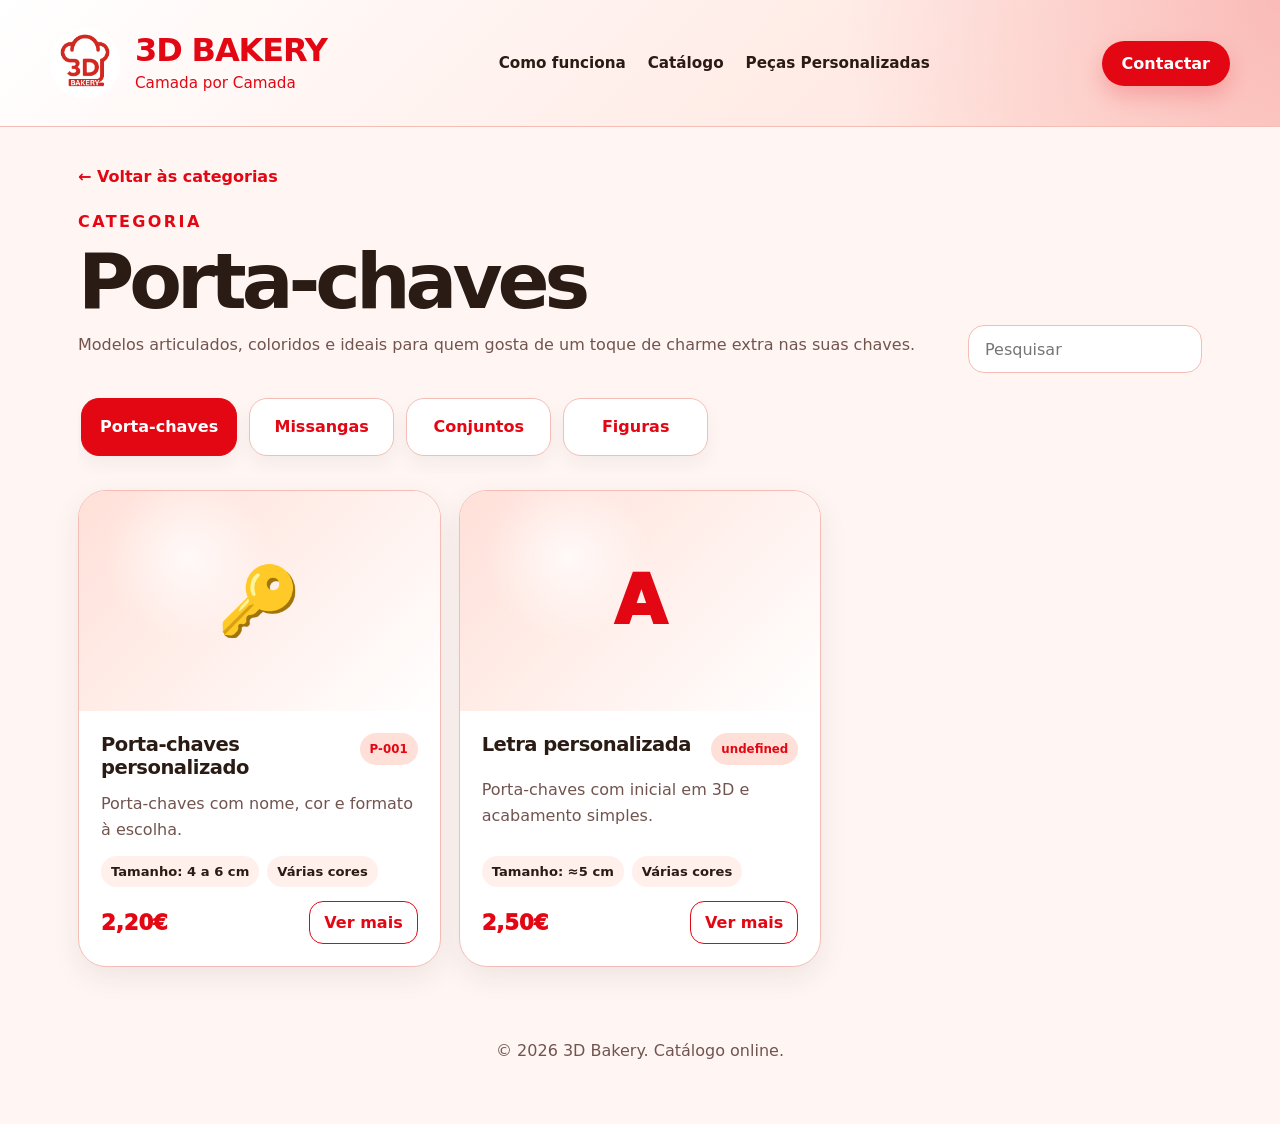
==== categoria.html @ d5591119 "First commit" ====
<!DOCTYPE html>
<html lang="pt">
<head>
  <link rel="icon" type="image/png" href="assets/logo-3d-bakery.png" />
  <meta charset="UTF-8" />
  <meta name="viewport" content="width=device-width, initial-scale=1.0" />

  <title>Categoria | 3D Bakery</title>
  <meta name="description" content="Produtos por categoria da 3D Bakery." />

  <link rel="stylesheet" href="style.css" />
</head>

<body>
  <header class="page-header">
    <nav class="navbar">
      <a class="brand" href="index.html">
        <img class="brand-logo" src="assets/logo-3d-bakery.png" alt="Logotipo 3D Bakery" />
        <div class="brand-text">
          <strong>3D Bakery</strong>
          <span>Camada por Camada</span>
        </div>
      </a>

      <div class="nav-links">
        <a href="index.html#como-funciona">Como funciona</a>
        <a href="index.html#catalogo">Catálogo</a>
        <a href="index.html#personalizado">Peças Personalizadas</a>
      </div>

      <a class="nav-button" href="index.html#contacto">Contactar</a>
    </nav>
  </header>

  <main>
    <section class="section products-section">
      <a class="back-link" href="index.html#catalogo">← Voltar às categorias</a>

      <div class="section-heading category-page-heading">
        <div>
          <p class="eyebrow">Categoria</p>
          <h1 id="categoryTitle" class="page-title">Produtos</h1>
          <p id="categoryDescription" class="page-description"></p>
        </div>

        <div class="filters">
          <input id="searchInput" type="search" placeholder="Pesquisar" />
        </div>
      </div>

      <div id="categorySelector" class="category-row" aria-label="Selecionar categoria"></div>

      <div id="productGrid" class="product-grid"></div>
    </section>
  </main>

  <footer>
    <p>© <span id="year"></span> 3D Bakery. Catálogo online.</p>
  </footer>

  <script src="data.js"></script>
  <script src="category.js"></script>
</body>
</html>
---- style.css ----
:root {
  --bg: #fff6f4;
  --surface: #ffffff;
  --text: #2a1c14;
  --muted: #72544f;
  --brand: #e30713;
  --brand-dark: #b9050f;
  --soft: #ffe0d8;
  --soft-light: #fff0ec;
  --border: #f4bdb5;
  --shadow: 0 18px 45px rgba(227, 7, 19, 0.12);
  --shadow-soft: 0 10px 28px rgba(42, 28, 20, 0.08);
}

* {
  box-sizing: border-box;
}

html {
  scroll-behavior: smooth;
}

body {
  margin: 0;
  font-family: Inter, system-ui, -apple-system, BlinkMacSystemFont, "Segoe UI", sans-serif;
  background: var(--bg);
  color: var(--text);
}

a,
button,
input {
  font: inherit;
}

a {
  color: inherit;
  text-decoration: none;
}

button {
  border: 0;
  cursor: pointer;
}

.site-header,
.page-header {
  padding: 28px;
  background:
    radial-gradient(circle at top right, rgba(227, 7, 19, 0.18), transparent 34%),
    linear-gradient(135deg, #ffffff 0%, #ffe0d8 100%);
}

.site-header {
  min-height: 82vh;
}

.page-header {
  border-bottom: 1px solid var(--border);
}

.navbar {
  max-width: 1180px;
  margin: 0 auto;
  display: flex;
  justify-content: space-between;
  gap: 22px;
  align-items: center;
}

.brand {
  display: flex;
  align-items: center;
  gap: 15px;
  min-width: 0;
}

.brand-logo {
  width: 70px;
  height: 70px;
  object-fit: contain;
  flex: 0 0 auto;
}

.brand-text {
  min-width: 0;
}

.brand-text strong {
  display: block;
  color: var(--brand);
  font-size: clamp(1.35rem, 3vw, 2rem);
  line-height: 1;
  letter-spacing: -0.035em;
  text-transform: uppercase;
}

.brand-text span {
  display: block;
  color: var(--brand);
  font-size: 0.95rem;
  margin-top: 8px;
}

.nav-links {
  display: flex;
  align-items: center;
  justify-content: center;
  gap: 22px;
  flex: 1;
}

.nav-links a {
  color: var(--text);
  font-size: 0.95rem;
  font-weight: 800;
  transition: 0.2s ease;
  white-space: nowrap;
}

.nav-links a:hover {
  color: var(--brand);
}

.nav-button,
.primary-button,
.secondary-button {
  display: inline-flex;
  align-items: center;
  justify-content: center;
  border-radius: 999px;
  padding: 13px 20px;
  font-weight: 850;
  transition: 0.2s ease;
  white-space: nowrap;
}

.nav-button,
.primary-button {
  background: var(--brand);
  color: white;
  box-shadow: 0 10px 22px rgba(227, 7, 19, 0.20);
}

.nav-button:hover,
.primary-button:hover {
  transform: translateY(-2px);
  background: var(--brand-dark);
}

.secondary-button {
  border: 1px solid var(--border);
  background: rgba(255, 255, 255, 0.72);
  color: var(--brand);
}

.secondary-button:hover {
  transform: translateY(-2px);
  background: white;
}

.hero-content {
  max-width: 1180px;
  margin: 90px auto 0;
  display: grid;
  grid-template-columns: 1.18fr 0.82fr;
  gap: 42px;
  align-items: center;
}

.eyebrow {
  text-transform: uppercase;
  letter-spacing: 0.15em;
  color: var(--brand);
  font-weight: 900;
  font-size: 1rem;
}

h1,
h2,
h3,
p {
  margin-top: 0;
}

h1 {
  font-size: clamp(3rem, 8vw, 6.6rem);
  line-height: 0.9;
  letter-spacing: -0.07em;
  margin-bottom: 26px;
}

.hero-text {
  max-width: 680px;
  color: var(--muted);
  font-size: 1.2rem;
  line-height: 1.7;
}

.hero-actions {
  display: flex;
  flex-wrap: wrap;
  gap: 14px;
  margin-top: 30px;
}

.hero-card {
  background: rgba(255, 255, 255, 0.78);
  backdrop-filter: blur(16px);
  border: 1px solid rgba(244, 189, 181, 0.8);
  border-radius: 34px;
  padding: 34px;
  box-shadow: var(--shadow);
  min-height: 360px;
  display: flex;
  flex-direction: column;
  justify-content: flex-end;
  position: relative;
  overflow: hidden;
}

.hero-card::before {
  content: "";
  position: absolute;
  width: 185px;
  height: 185px;
  top: -44px;
  right: -44px;
  border-radius: 50%;
  background: var(--soft);
}

.hero-card span,
.hero-card h2,
.hero-card p,
.hero-card strong {
  position: relative;
}

.hero-card span {
  width: fit-content;
  background: var(--brand);
  color: white;
  padding: 8px 13px;
  border-radius: 999px;
  font-size: 0.82rem;
  font-weight: 850;
}

.hero-card h2 {
  margin: 22px 0 10px;
  font-size: 2.2rem;
  letter-spacing: -0.04em;
}

.hero-card p {
  color: var(--muted);
  line-height: 1.6;
}

.section {
  max-width: 1180px;
  margin: 0 auto;
  padding: 40px 28px;
}

.section-heading {
  display: flex;
  gap: 22px;
  align-items: end;
  justify-content: space-between;
  margin-bottom: 22px;
}

.section-note,
.page-description {
  color: var(--muted);
  line-height: 1.6;
}

.intro h2,
.categories-section h2,
.products-section h2,
.custom-order h2,
.contact h2 {
  font-size: clamp(2rem, 5vw, 3.55rem);
  letter-spacing: -0.055em;
  margin-bottom: 24px;
}

.page-title {
  font-size: clamp(2.4rem, 6vw, 5rem);
  line-height: 0.92;
  letter-spacing: -0.065em;
  margin-bottom: 14px;
}

.steps {
  display: grid;
  grid-template-columns: repeat(3, 1fr);
  gap: 18px;
}

.steps article,
.product-card,
.contact,
.custom-order {
  background: var(--surface);
  border: 1px solid var(--border);
  border-radius: 28px;
  box-shadow: var(--shadow-soft);
}

.steps article {
  padding: 26px;
}

.steps span {
  color: var(--brand);
  font-weight: 900;
}

.steps p,
.product-card p,
.contact p,
.custom-order p {
  color: var(--muted);
  line-height: 1.6;
}

.carousel-shell {
  position: relative;
}

.category-carousel {
  display: grid;
  grid-auto-flow: column;
  grid-auto-columns: calc((100% - 36px) / 3);
  gap: 18px;
  overflow-x: auto;
  overscroll-behavior-inline: contain;
  scroll-snap-type: inline mandatory;
  scroll-behavior: smooth;
  padding: 4px 4px 22px;
  scrollbar-width: thin;
}

.category-card {
  scroll-snap-align: start;
  background: var(--surface);
  border: 1px solid var(--border);
  border-radius: 30px;
  overflow: hidden;
  box-shadow: var(--shadow-soft);
  display: grid;
  grid-template-rows: 210px 1fr;
  min-height: 470px;
  transition: 0.2s ease;
}

.category-card:hover {
  transform: translateY(-5px);
  box-shadow: var(--shadow);
}

.category-visual,
.product-image,
.gallery-main {
  display: grid;
  place-items: center;
  background:
    radial-gradient(circle at 30% 30%, rgba(255, 255, 255, 0.75), transparent 28%),
    linear-gradient(135deg, var(--soft), #ffffff);
}

.category-placeholder,
.product-placeholder {
  font-size: 4.2rem;
  color: var(--brand);
  font-weight: 950;
}

.category-image,
.product-image-image,
.product-image img,
.gallery-main img {
  width: 100%;
  height: 100%;
  object-fit: cover;
}

.category-info {
  padding: 24px;
  display: grid;
  grid-template-rows: auto 1fr auto;
  gap: 12px;
}

.category-info h3 {
  margin: 0;
  font-size: 1.35rem;
  letter-spacing: -0.03em;
}

.category-info p {
  color: var(--muted);
  line-height: 1.6;
  margin: 0;
}

.carousel-control {
  position: absolute;
  top: 50%;
  z-index: 3;
  width: 46px;
  height: 46px;
  border-radius: 999px;
  transform: translateY(-60%);
  background: white;
  color: var(--brand);
  border: 1px solid var(--border);
  box-shadow: var(--shadow-soft);
  font-size: 2rem;
  line-height: 1;
  display: grid;
  place-items: center;
  transition: 0.2s ease;
}

.carousel-control:hover {
  background: var(--brand);
  color: white;
}

.carousel-prev {
  left: -16px;
}

.carousel-next {
  right: -16px;
}

.custom-order {
  display: flex;
  justify-content: space-between;
  align-items: center;
  gap: 28px;
  padding: 42px;
  margin-bottom: 70px;
}

.filters {
  display: flex;
  gap: 12px;
  flex-wrap: wrap;
}

input {
  min-height: 48px;
  min-width: min(340px, 100%);
  border-radius: 16px;
  border: 1px solid var(--border);
  padding: 0 16px;
  background: white;
  color: var(--text);
  outline: none;
}

input:focus {
  border-color: var(--brand);
  box-shadow: 0 0 0 4px rgba(227, 7, 19, 0.16);
}

.category-row {
  display: flex;
  gap: 12px;
  overflow-x: auto;
  overscroll-behavior-inline: contain;
  scroll-snap-type: inline mandatory;
  padding: 3px 3px 18px;
  margin-bottom: 16px;
  scrollbar-width: thin;
}

.category-button {
  min-width: 145px;
  min-height: 58px;
  scroll-snap-align: start;
  flex: 0 0 auto;
  display: inline-flex;
  align-items: center;
  justify-content: center;
  text-align: center;
  line-height: 1.15;
  padding: 11px 18px;
  border-radius: 18px;
  background: white;
  color: var(--brand);
  border: 1px solid var(--border);
  font-weight: 850;
  box-shadow: 0 8px 18px rgba(42, 28, 20, 0.05);
  transition: 0.2s ease;
}

.category-button:hover {
  transform: translateY(-2px);
  border-color: var(--brand);
}

.category-button.active {
  background: var(--brand);
  color: white;
  border-color: var(--brand);
}

.product-grid {
  display: grid;
  grid-template-columns: repeat(3, 1fr);
  gap: 18px;
  align-items: stretch;
}

.product-card {
  overflow: hidden;
  transition: 0.2s ease;
  display: flex;
  flex-direction: column;
  min-height: 100%;
}

.product-card:hover {
  transform: translateY(-5px);
  box-shadow: var(--shadow);
}

.product-image {
  height: 220px;
  overflow: hidden;
}

.product-info {
  padding: 22px;
  display: grid;
  grid-template-rows: auto 1fr auto auto;
  gap: 12px;
  flex: 1;
}

.product-top {
  display: flex;
  align-items: flex-start;
  justify-content: space-between;
  gap: 14px;
}

.product-top h3 {
  margin-bottom: 0;
  font-size: 1.22rem;
  letter-spacing: -0.025em;
}

.badge {
  display: inline-flex;
  align-items: center;
  justify-content: center;
  min-height: 32px;
  background: var(--soft);
  color: var(--brand);
  border-radius: 999px;
  padding: 7px 10px;
  font-size: 0.74rem;
  font-weight: 900;
  white-space: nowrap;
}

.product-description {
  margin: 0;
}

.product-meta {
  display: flex;
  flex-wrap: wrap;
  gap: 8px;
  margin-top: 2px;
}

.product-meta span {
  display: inline-flex;
  align-items: center;
  min-height: 31px;
  padding: 7px 10px;
  border-radius: 999px;
  background: var(--soft-light);
  color: var(--text);
  font-size: 0.82rem;
  font-weight: 750;
}

.product-bottom {
  display: flex;
  align-items: center;
  justify-content: space-between;
  gap: 12px;
  margin-top: 2px;
}

.price {
  display: block;
  color: var(--brand);
  font-size: 1.32rem;
  font-weight: 950;
  white-space: nowrap;
}

.small-button {
  min-width: 104px;
  text-align: center;
  background: white;
  color: var(--brand);
  border: 1px solid var(--brand);
  border-radius: 14px;
  padding: 11px 14px;
  font-weight: 850;
  transition: 0.2s ease;
}

.small-button:hover {
  background: var(--brand);
  color: white;
}

.back-link {
  display: inline-flex;
  margin-bottom: 26px;
  color: var(--brand);
  font-weight: 850;
}

.product-detail {
  display: grid;
  grid-template-columns: 1fr 0.82fr;
  gap: 34px;
  align-items: start;
}

.product-gallery {
  display: grid;
  gap: 14px;
}

.gallery-main {
  height: min(560px, 62vw);
  min-height: 330px;
  border: 1px solid var(--border);
  border-radius: 32px;
  overflow: hidden;
  box-shadow: var(--shadow-soft);
}

.placeholder-gallery {
  background:
    radial-gradient(circle at 30% 30%, rgba(255, 255, 255, 0.75), transparent 28%),
    linear-gradient(135deg, var(--soft), #ffffff);
}

.product-placeholder.large {
  font-size: 7rem;
}

.gallery-thumbs {
  display: flex;
  gap: 12px;
  overflow-x: auto;
  padding-bottom: 8px;
}

.thumb-button {
  width: 88px;
  height: 88px;
  flex: 0 0 auto;
  border-radius: 18px;
  border: 2px solid transparent;
  overflow: hidden;
  background: white;
  padding: 0;
}

.thumb-button.active {
  border-color: var(--brand);
}

.thumb-button img {
  width: 100%;
  height: 100%;
  object-fit: cover;
}

.product-detail-copy {
  background: white;
  border: 1px solid var(--border);
  border-radius: 32px;
  padding: 34px;
  box-shadow: var(--shadow-soft);
}

.product-long-description {
  color: var(--muted);
  line-height: 1.7;
  font-size: 1.05rem;
}

.detail-list {
  display: grid;
  gap: 12px;
  margin: 28px 0;
}

.detail-list div {
  display: flex;
  justify-content: space-between;
  gap: 20px;
  border: 1px solid var(--border);
  background: var(--soft-light);
  border-radius: 18px;
  padding: 16px;
}

.detail-list span {
  color: var(--muted);
}

.detail-list strong {
  color: var(--brand);
  text-align: right;
}

.contact {
  text-align: center;
  padding: 50px 28px;
}

.contact-grid {
  display: grid;
  max-width: 1020px;
  margin: 28px auto 0;
  grid-template-columns: repeat(5, 1fr);
  gap: 14px;
}

.contact-grid a {
  background: var(--soft);
  color: var(--brand);
  padding: 18px;
  border-radius: 20px;
  font-weight: 900;
}

footer {
  text-align: center;
  color: var(--muted);
  padding: 34px 20px 48px;
}

.empty {
  grid-column: 1 / -1;
  text-align: center;
  background: white;
  border-radius: 24px;
  border: 1px solid var(--border);
  padding: 50px 20px;
  color: var(--muted);
}

@media (max-width: 1050px) {
  .nav-links {
    display: none;
  }
}

@media (max-width: 980px) {
  .hero-content,
  .product-grid,
  .product-detail {
    grid-template-columns: repeat(2, 1fr);
  }

  .hero-copy,
  .product-gallery,
  .product-detail-copy {
    grid-column: 1 / -1;
  }

  .category-carousel {
    grid-auto-columns: calc((100% - 18px) / 2);
  }
}

@media (max-width: 760px) {
  .hero-content,
  .steps,
  .product-grid,
  .contact-grid,
  .product-detail {
    grid-template-columns: 1fr;
  }

  .section-heading,
  .custom-order {
    align-items: stretch;
    flex-direction: column;
  }

  .filters {
    flex-direction: column;
  }

  input {
    width: 100%;
  }

  h1 {
    font-size: 3.5rem;
  }

  .site-header,
  .page-header {
    padding: 20px;
  }

  .navbar {
    align-items: center;
  }

  .brand-logo {
    width: 58px;
    height: 58px;
  }

  .brand-text strong {
    font-size: 1.35rem;
  }

  .brand-text span {
    font-size: 0.82rem;
  }

  .nav-button {
    display: none;
  }

  .category-carousel {
    grid-auto-columns: 86%;
  }

  .carousel-control {
    display: none;
  }

  .category-button {
    min-width: 132px;
  }
}

/* Feature product card in hero */
.hero-feature-product {
  justify-content: space-between;
  gap: 20px;
  min-height: 430px;
  padding: 26px;
}

.hero-feature-product::before {
  width: 210px;
  height: 210px;
  top: -55px;
  right: -55px;
}

.hero-feature-image {
  position: relative;
  height: 240px;
  border-radius: 26px;
  background:
    radial-gradient(circle at 30% 25%, rgba(255, 255, 255, 0.9), transparent 32%),
    linear-gradient(135deg, var(--soft), #ffffff);
  border: 1px solid var(--border);
  display: grid;
  place-items: center;
  overflow: hidden;
}

.hero-feature-image img {
  width: 55%;
  height: 86%;
  object-fit: contain;
  transform: rotate(20deg);
  filter: drop-shadow(0 18px 20px rgba(42, 28, 20, 0.14));
}

.hero-feature-content {
  position: relative;
}

.hero-feature-content h2 {
  margin: 18px 0 10px;
}

.hero-feature-meta {
  position: relative;
  display: flex;
  align-items: center;
  gap: 10px;
  flex-wrap: wrap;
  margin: 18px 0 20px;
}

.hero-feature-meta strong {
  color: var(--brand);
  font-size: 1.35rem;
}

.hero-feature-meta small {
  background: var(--soft);
  color: var(--brand);
  border-radius: 999px;
  padding: 7px 10px;
  font-weight: 900;
}

.hero-card-button {
  position: relative;
  display: inline-flex;
  width: fit-content;
  align-items: center;
  justify-content: center;
  border-radius: 999px;
  padding: 12px 18px;
  background: var(--brand);
  color: white;
  font-weight: 850;
  box-shadow: 0 10px 22px rgba(227, 7, 19, 0.20);
  transition: 0.2s ease;
}

.hero-card-button:hover {
  transform: translateY(-2px);
  background: var(--brand-dark);
}
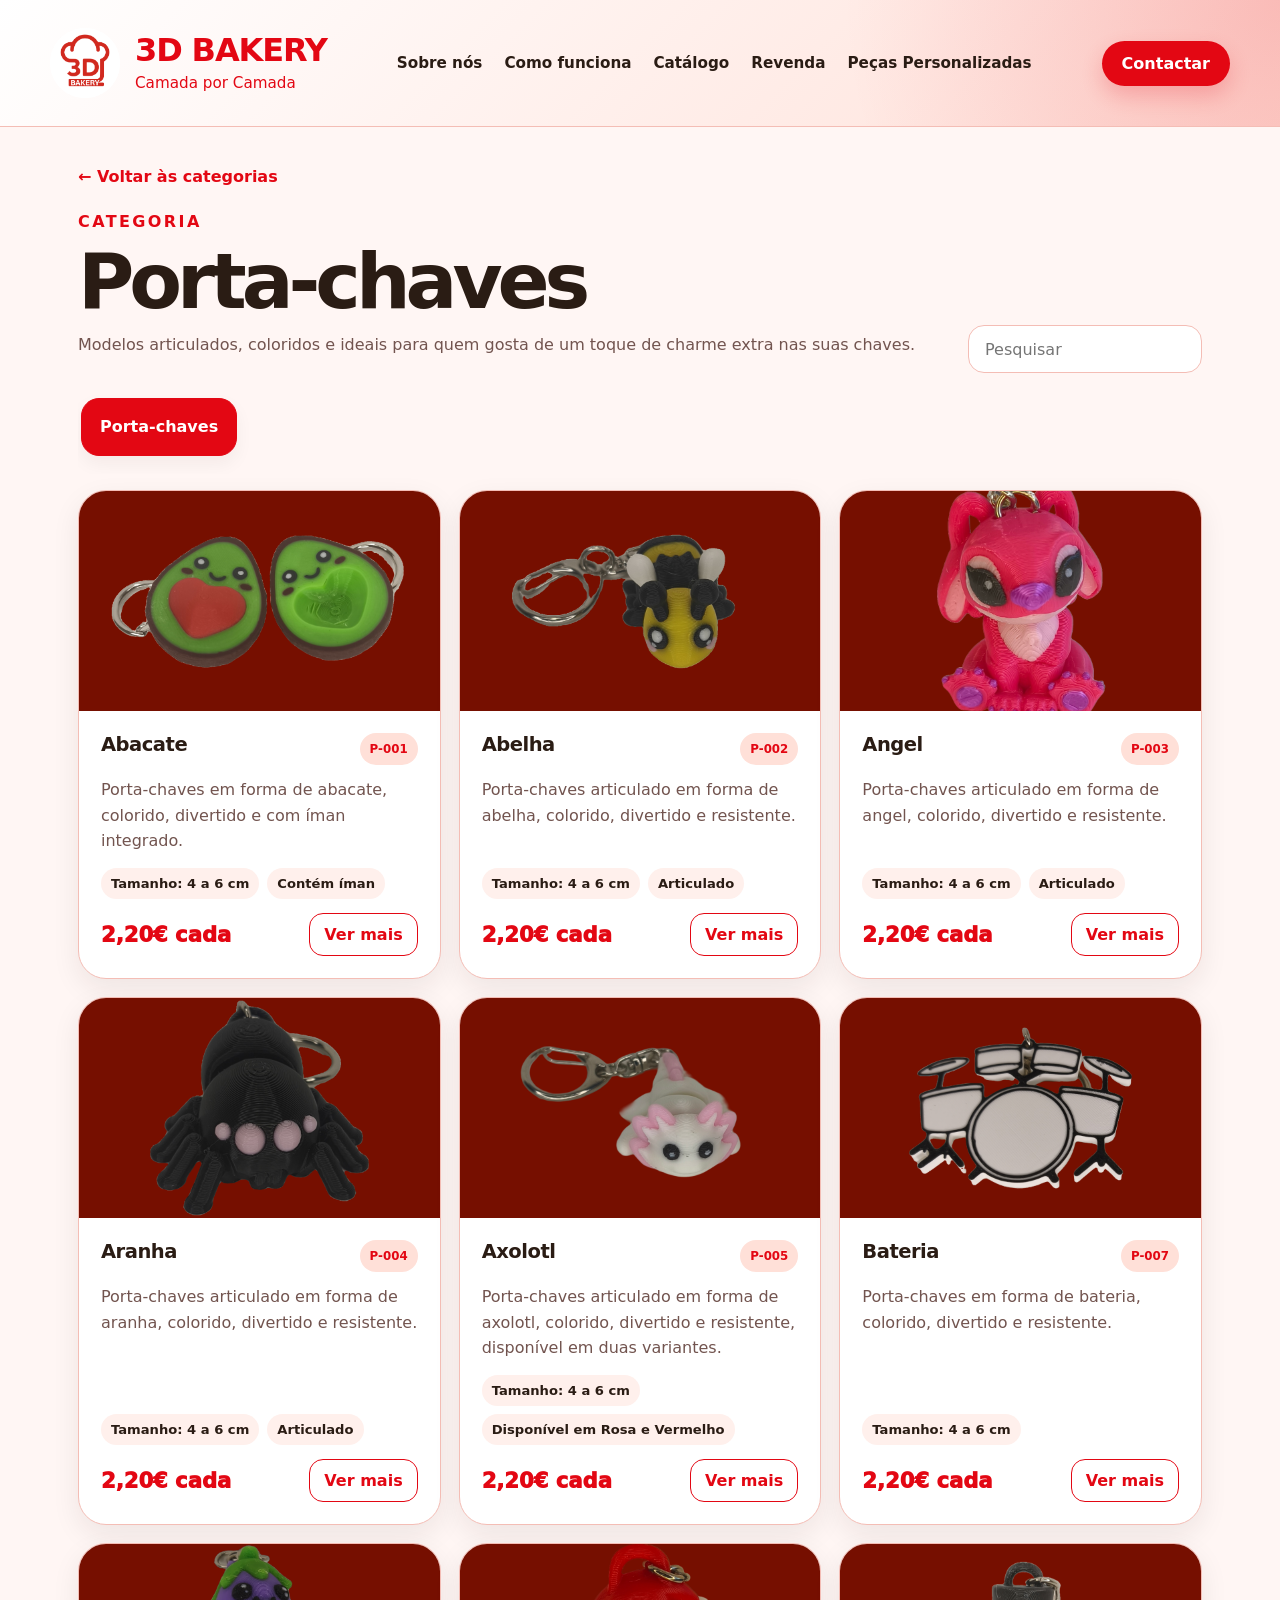
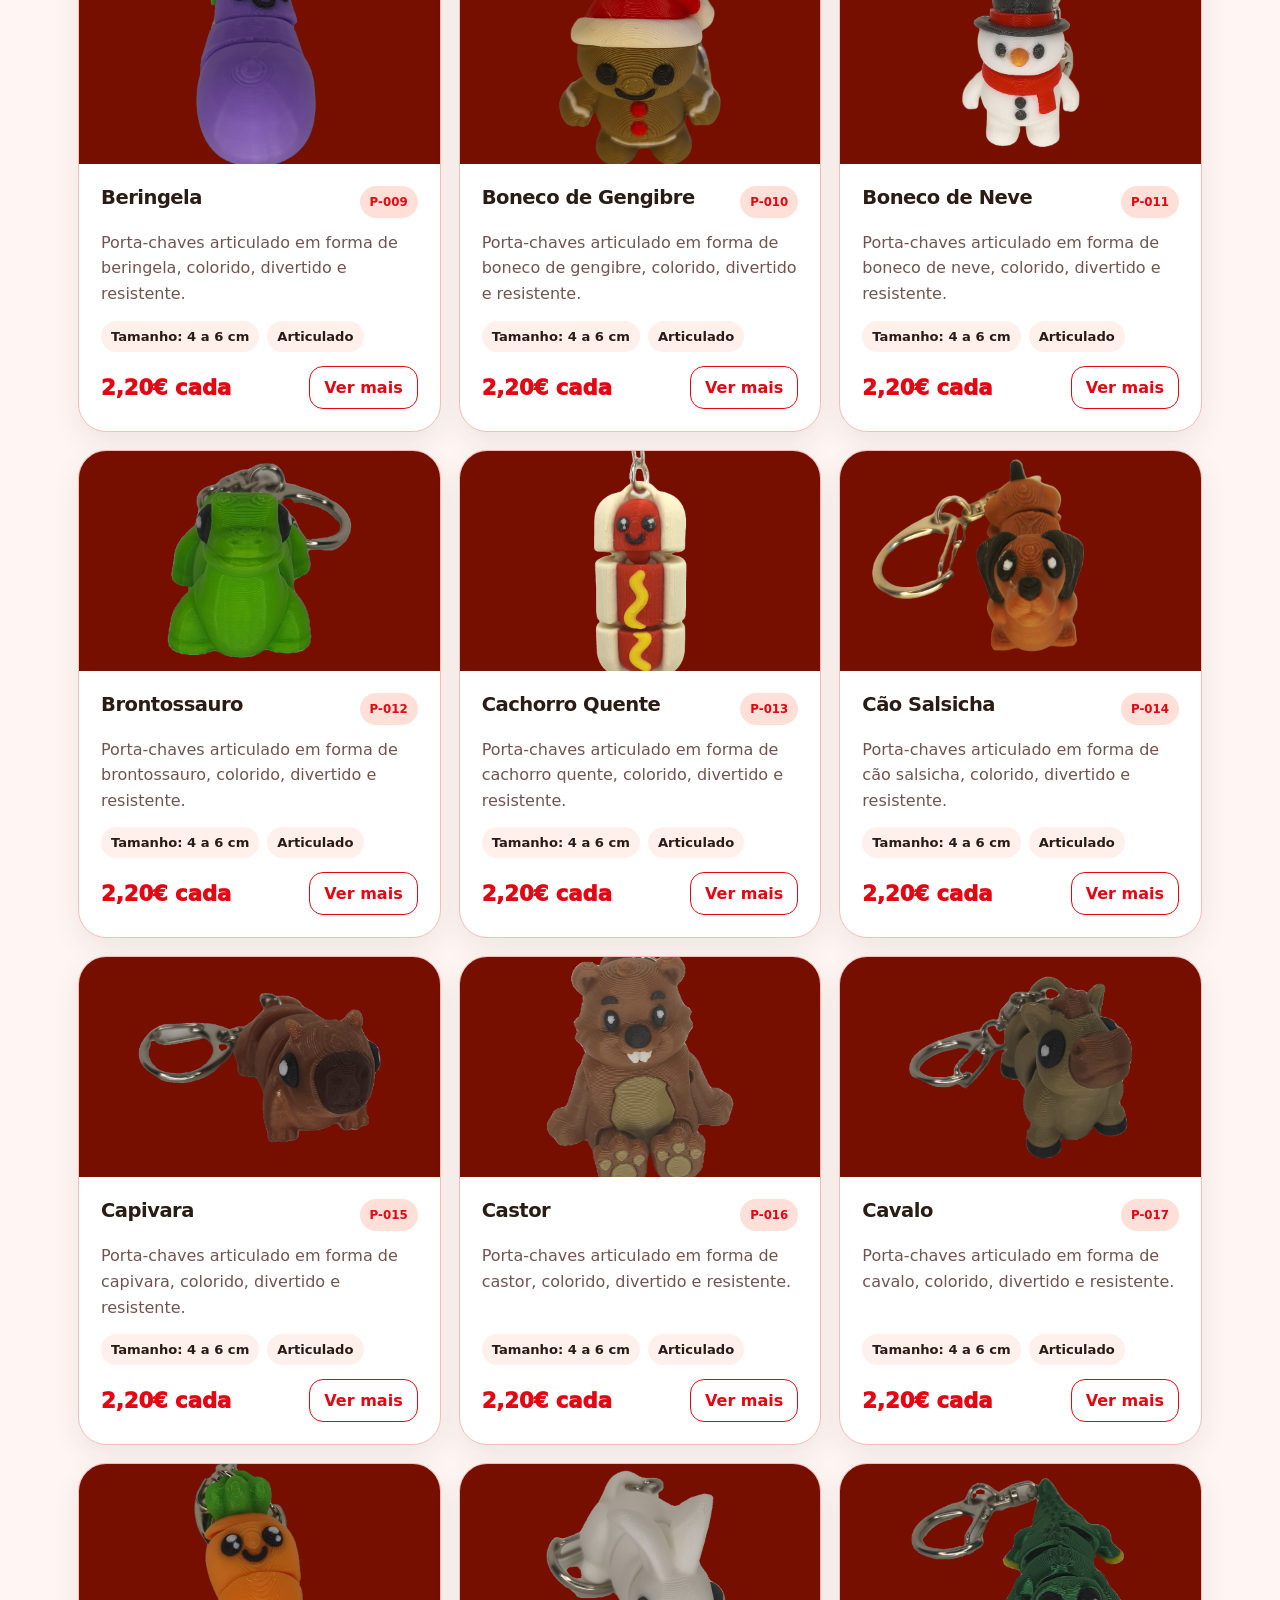
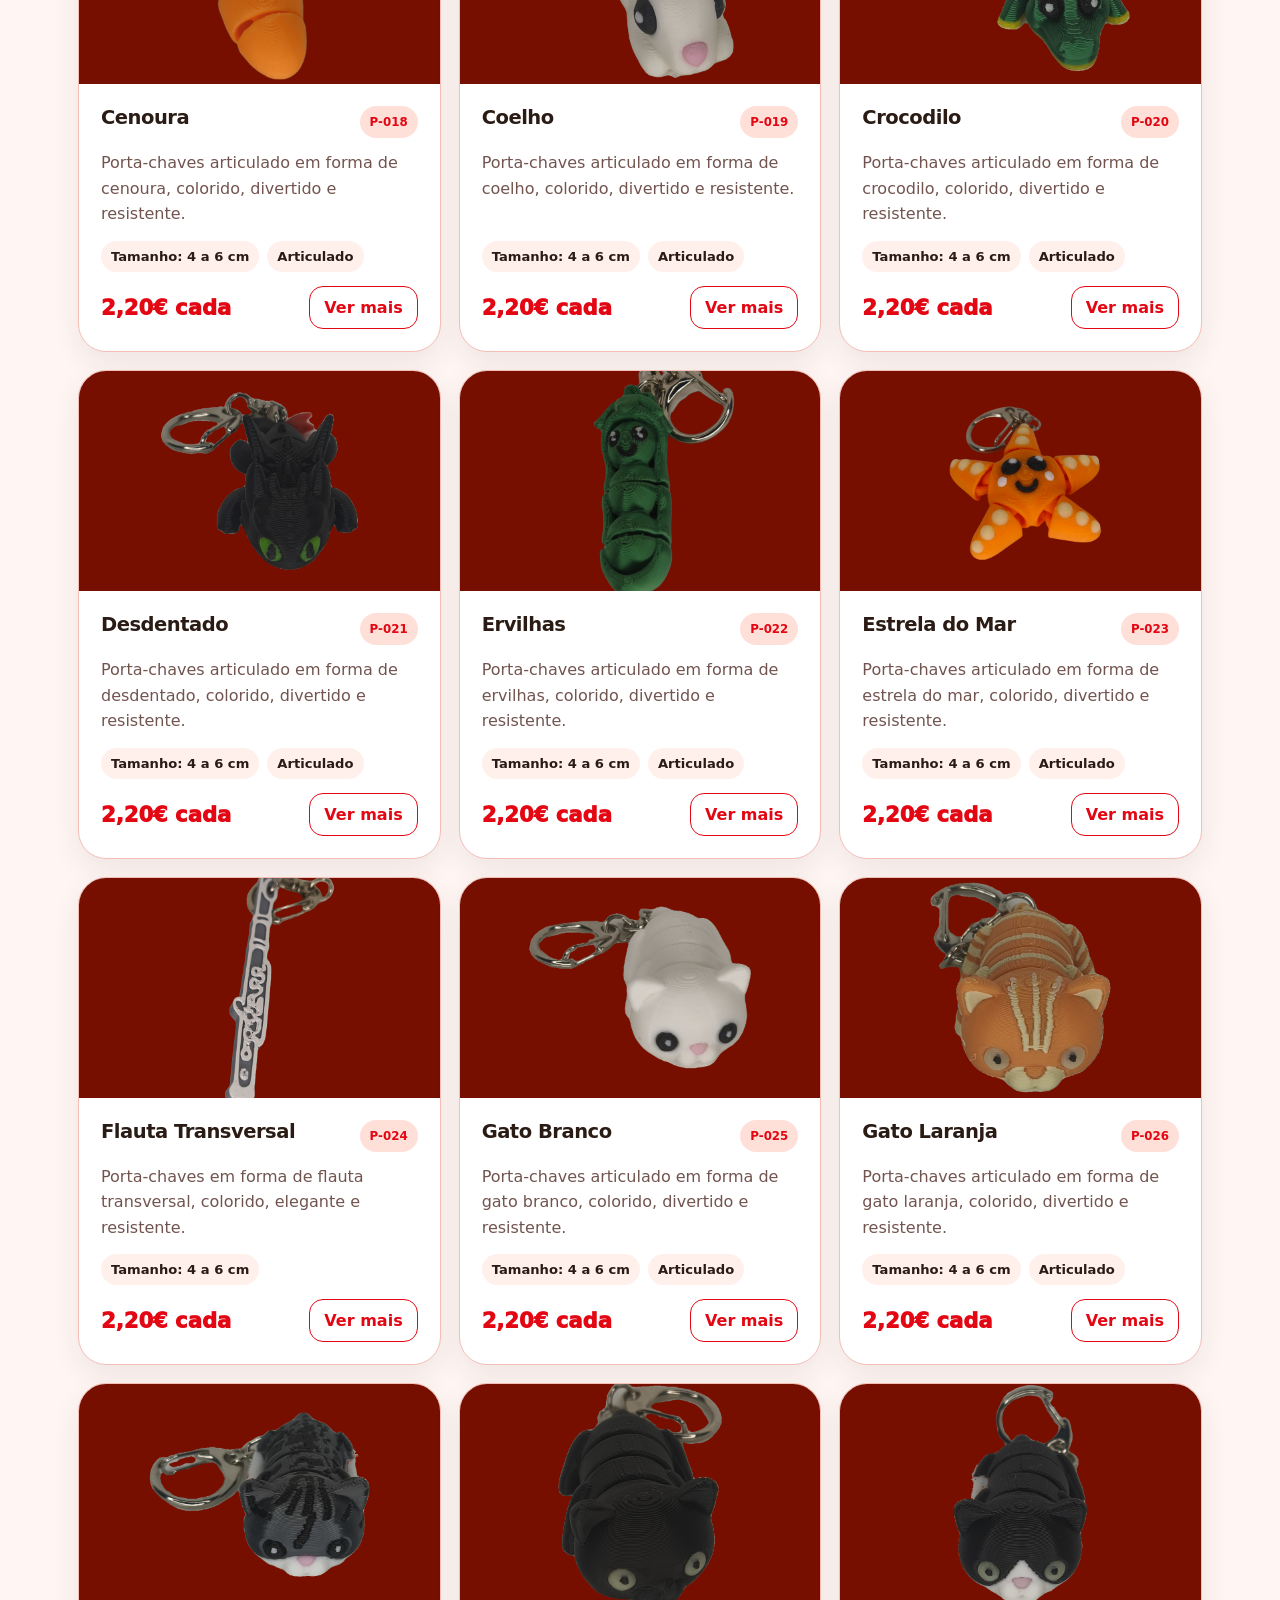
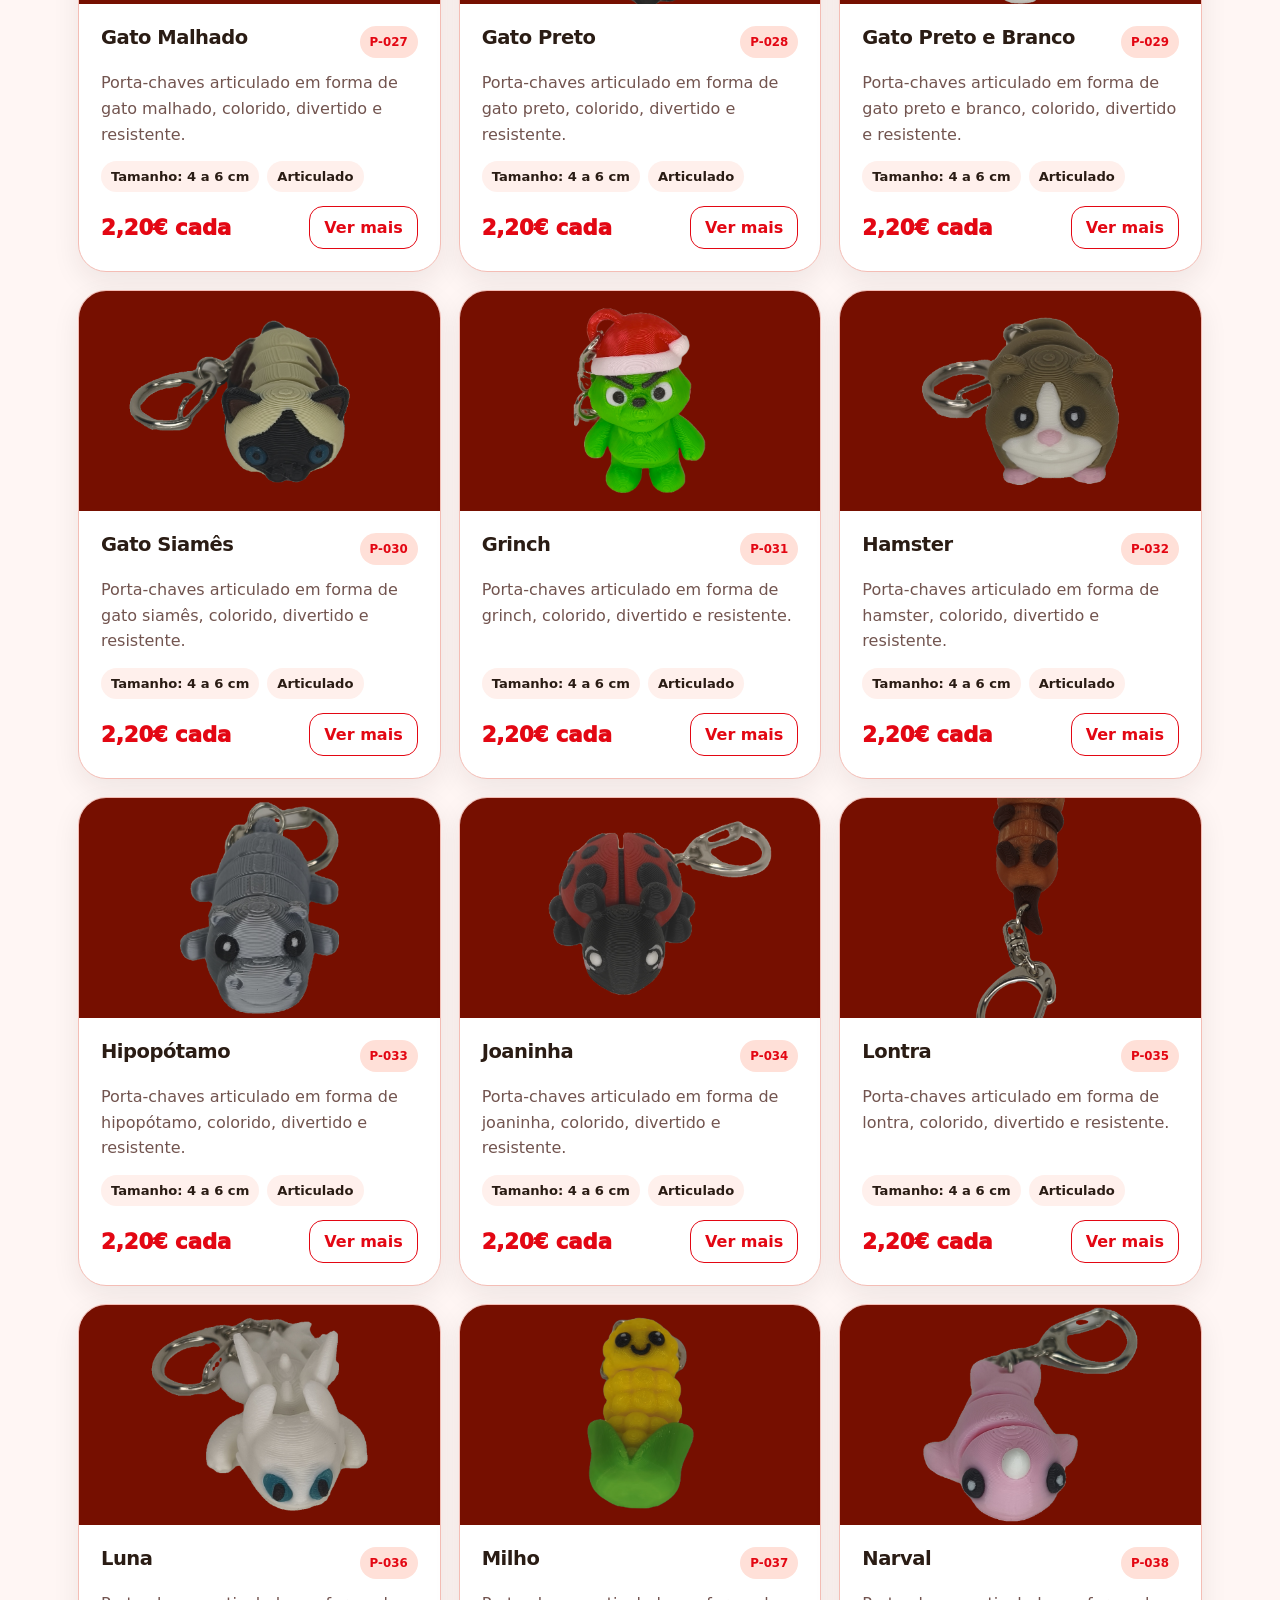
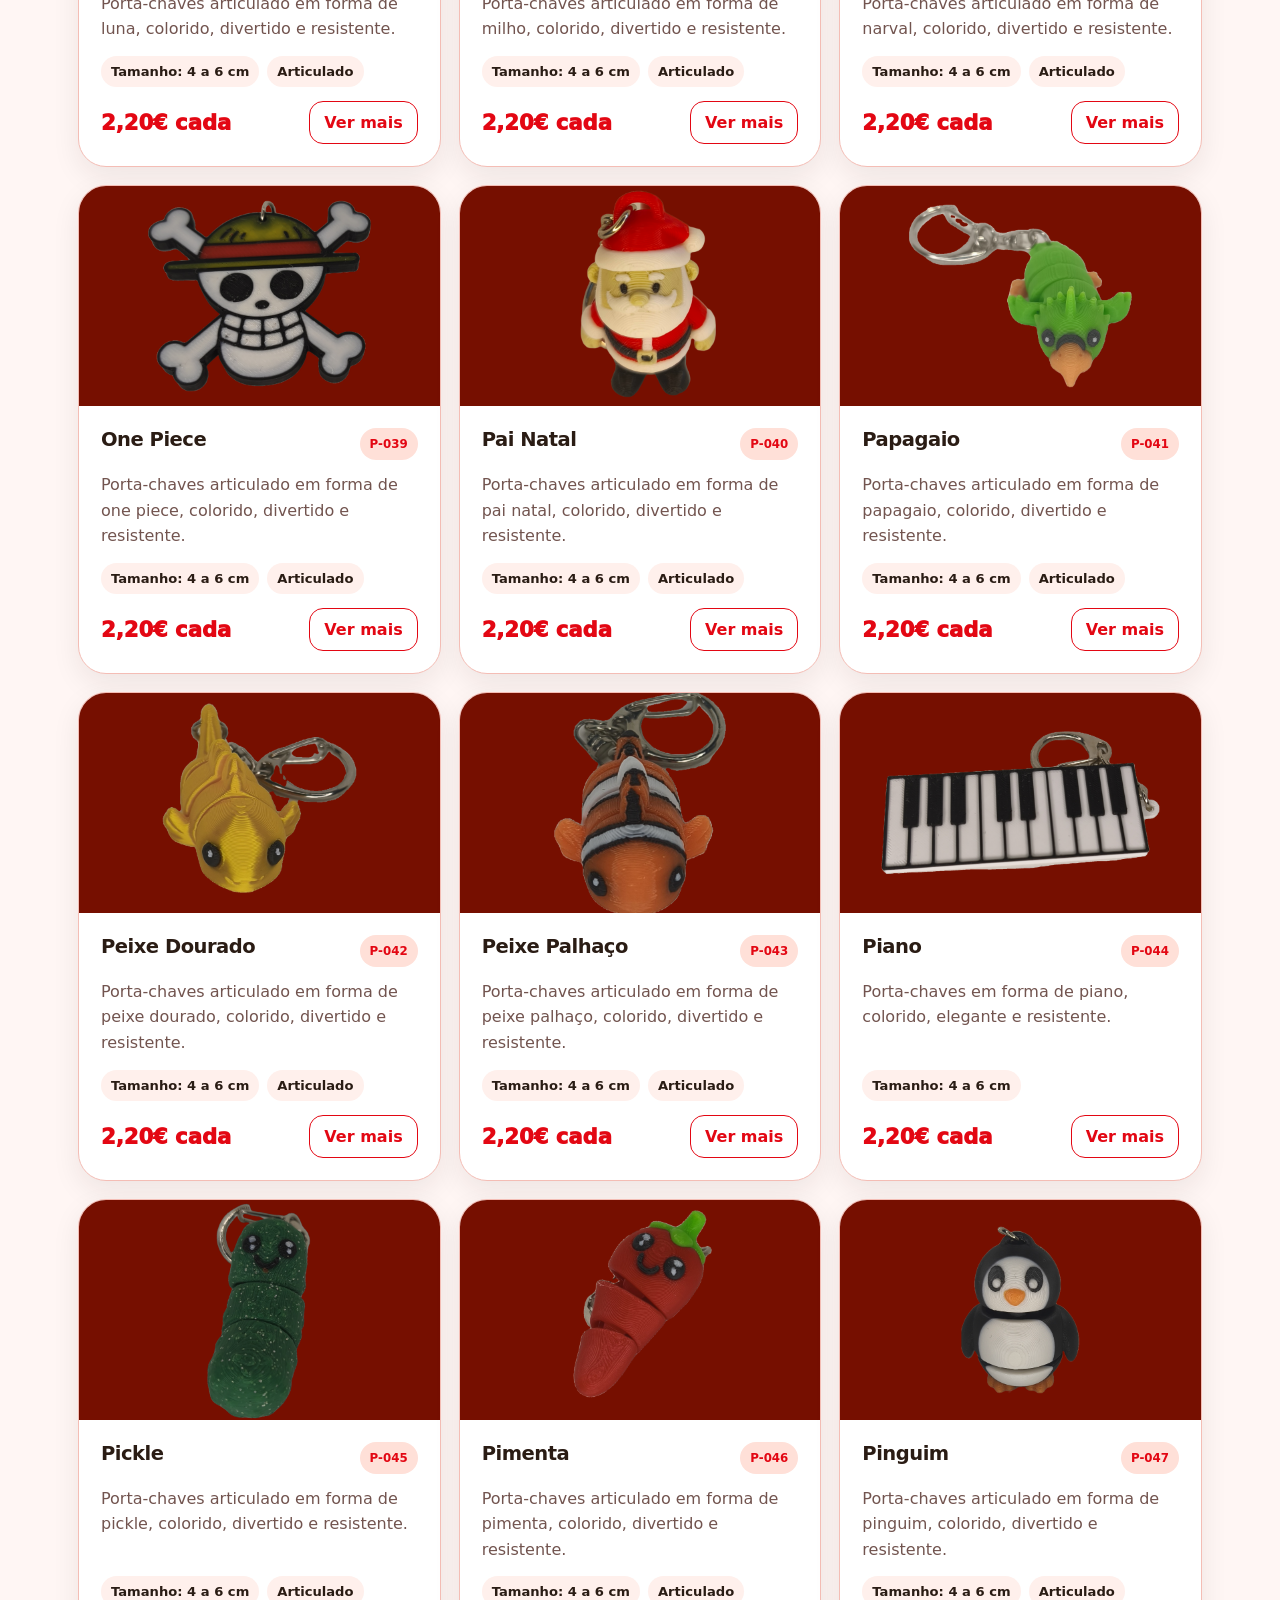
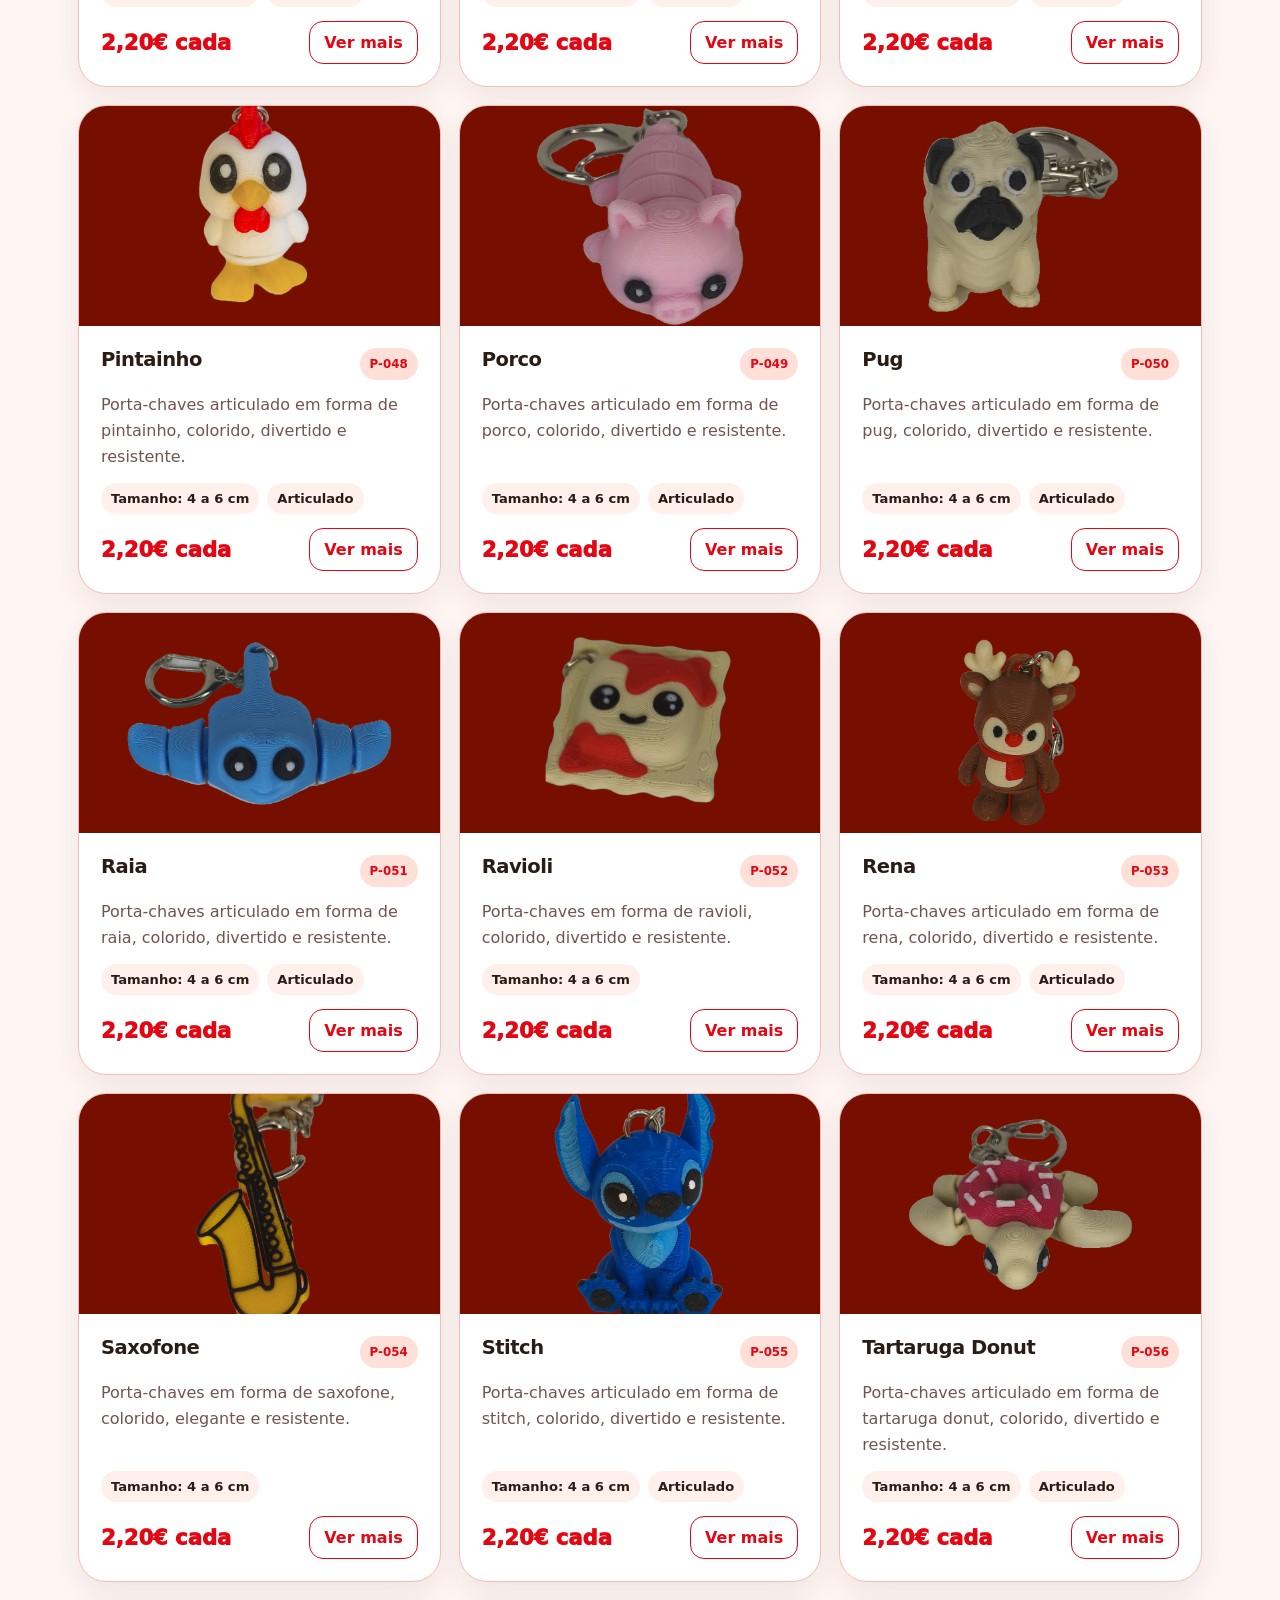
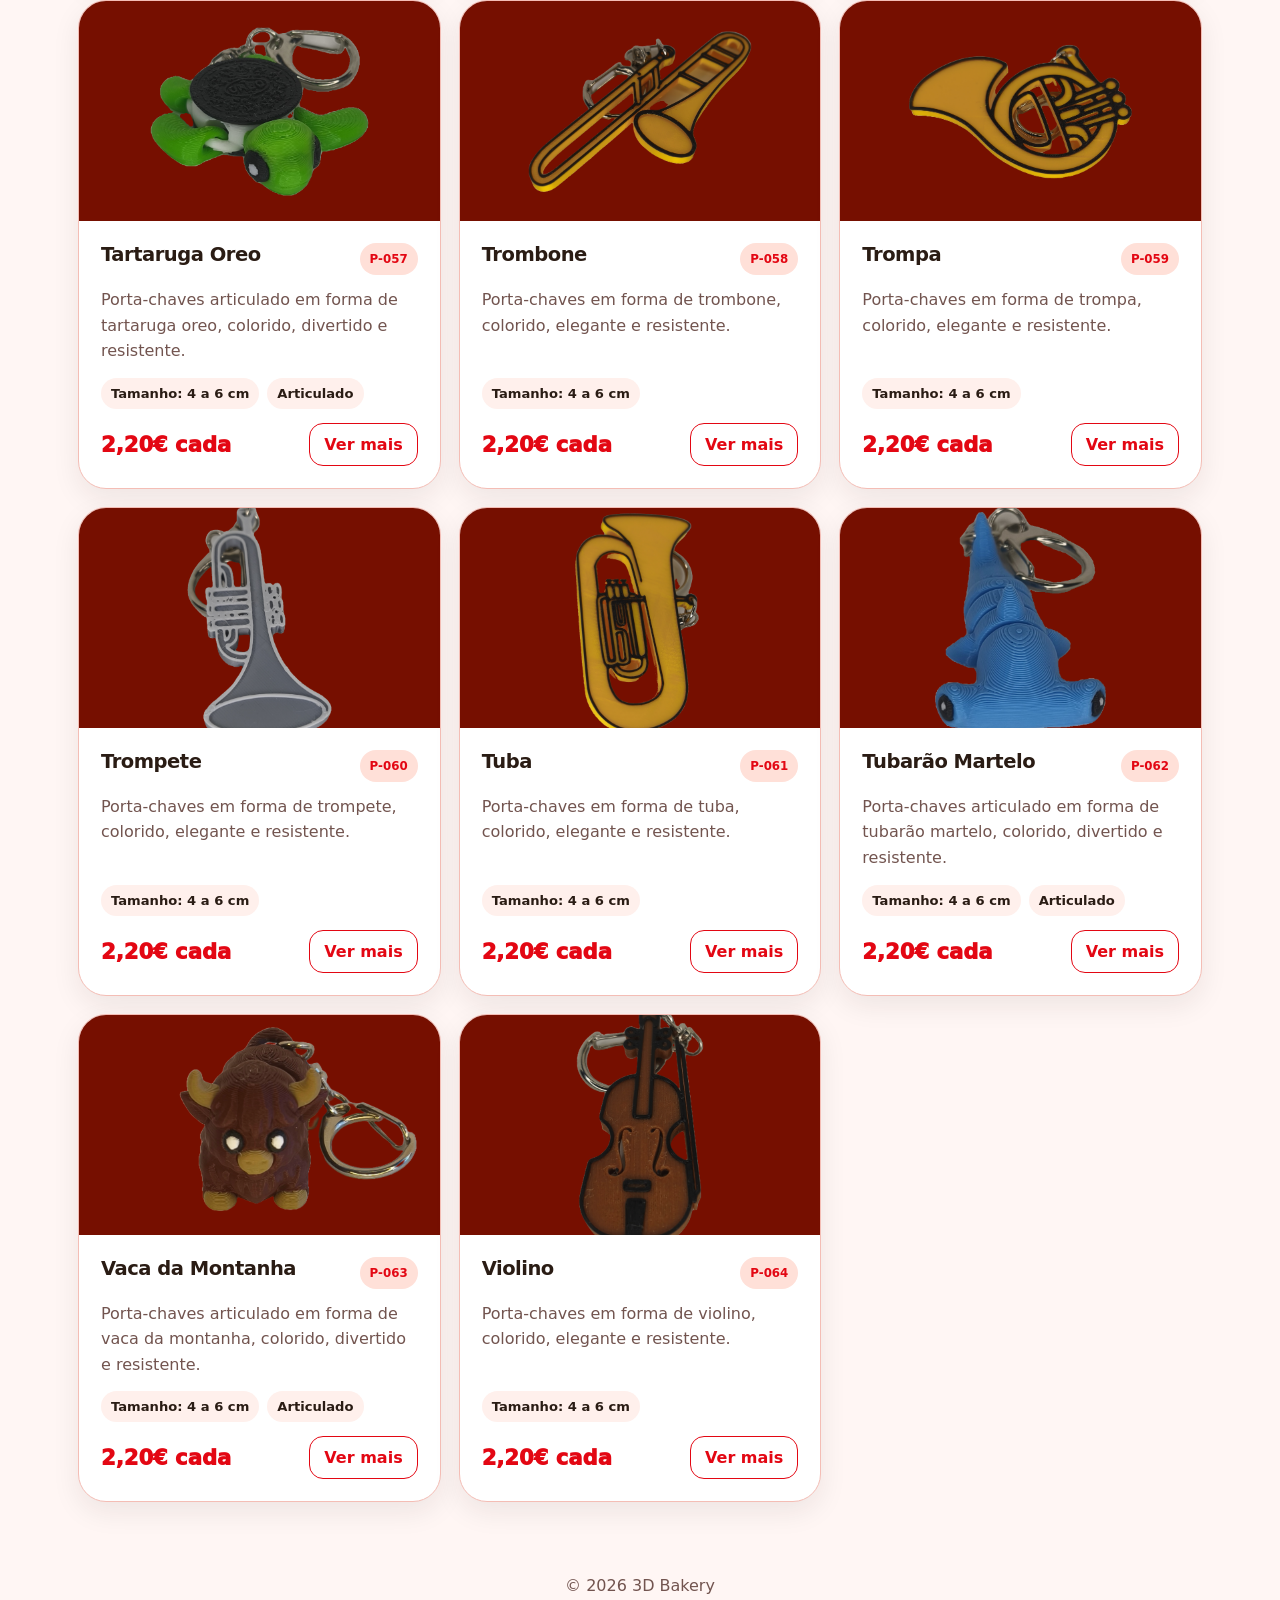
==== commit 8186b20e: "First iteration for online page" ====
--- a/categoria.html
+++ b/categoria.html
@@ -23,8 +23,10 @@
       </a>
 
       <div class="nav-links">
+        <a href="index.html#sobre-nos">Sobre nós</a>
         <a href="index.html#como-funciona">Como funciona</a>
         <a href="index.html#catalogo">Catálogo</a>
+        <a href="index.html#revenda">Revenda</a>
         <a href="index.html#personalizado">Peças Personalizadas</a>
       </div>
 
@@ -55,7 +57,7 @@
   </main>
 
   <footer>
-    <p>© <span id="year"></span> 3D Bakery. Catálogo online.</p>
+    <p>© <span id="year"></span> 3D Bakery</p>
   </footer>
 
   <script src="data.js"></script>
--- a/style.css
+++ b/style.css
@@ -373,6 +373,15 @@
     linear-gradient(135deg, var(--soft), #ffffff);
 }
 
+.category-visual {
+  height: 210px;
+  overflow: hidden;
+  position: relative;
+  z-index: 1;
+  background: var(--bg);
+  padding-top: 18px;
+}
+
 .category-placeholder,
 .product-placeholder {
   font-size: 4.2rem;
@@ -380,13 +389,21 @@
   font-weight: 950;
 }
 
-.category-image,
 .product-image-image,
 .product-image img,
 .gallery-main img {
   width: 100%;
   height: 100%;
   object-fit: cover;
+}
+
+.category-image {
+  width: 100%;
+  height: calc(100% - 18px);
+  object-fit: contain;
+  object-position: center top;
+  padding: 0 18px 18px;
+  display: block;
 }
 
 .category-info {
@@ -859,6 +876,11 @@
   .category-button {
     min-width: 132px;
   }
+
+  .about-card {
+    grid-template-columns: 1fr;
+    padding: 28px;
+  }
 }
 
 /* Feature product card in hero */
@@ -945,4 +967,134 @@
 .hero-card-button:hover {
   transform: translateY(-2px);
   background: var(--brand-dark);
+}
+
+.about-section {
+  padding-bottom: 40px;
+}
+
+.about-card {
+  background: white;
+  border: 1px solid var(--border);
+  border-radius: 32px;
+  box-shadow: var(--shadow-soft);
+  padding: 42px;
+  display: grid;
+  grid-template-columns: 1.15fr 0.85fr;
+  gap: 32px;
+  align-items: center;
+}
+
+.about-content h2 {
+  font-size: clamp(2rem, 5vw, 3.55rem);
+  letter-spacing: -0.055em;
+  margin-bottom: 20px;
+}
+
+.about-content p {
+  color: var(--muted);
+  line-height: 1.7;
+  font-size: 1.02rem;
+}
+
+.about-highlights {
+  display: grid;
+  gap: 14px;
+}
+
+.about-highlights article {
+  background: var(--soft-light);
+  border: 1px solid var(--border);
+  border-radius: 22px;
+  padding: 18px;
+}
+
+.about-highlights strong {
+  display: block;
+  color: var(--brand);
+  font-size: 1.05rem;
+  margin-bottom: 6px;
+}
+
+.about-highlights span {
+  display: block;
+  color: var(--muted);
+  line-height: 1.45;
+}
+
+.category-image.missangas-cover {
+  transform: rotate(30deg) scale(0.40) translateY(-550px) translateX(-250px);
+  object-fit: contain;
+}
+
+.category-image.conjuntos-cover {
+  transform: rotate(30deg) scale(0.70) translateY(-100px) translateX(-100px);
+  object-fit: contain;
+}
+
+.gallery-with-arrows {
+  position: relative;
+}
+
+.gallery-arrow {
+  position: absolute;
+  top: 50%;
+  z-index: 5;
+  width: 46px;
+  height: 46px;
+  border-radius: 999px;
+  transform: translateY(-50%);
+  background: white;
+  color: var(--brand);
+  border: 1px solid var(--border);
+  box-shadow: var(--shadow-soft);
+  font-size: 2rem;
+  line-height: 1;
+  display: grid;
+  place-items: center;
+  transition: 0.2s ease;
+}
+
+.gallery-arrow:hover {
+  background: var(--brand);
+  color: white;
+}
+
+.gallery-arrow-left {
+  left: 14px;
+}
+
+.gallery-arrow-right {
+  right: 14px;
+}
+
+.main-media {
+  width: 100%;
+  height: 100%;
+}
+
+.main-media img,
+.main-media video {
+  width: 100%;
+  height: 100%;
+  object-fit: contain;
+  display: block;
+  background: var(--soft-light);
+}
+
+.video-thumb {
+  width: 100%;
+  height: 100%;
+  display: grid;
+  place-items: center;
+  background: var(--soft);
+  color: var(--brand);
+  font-size: 1.8rem;
+  font-weight: 900;
+}
+
+.gallery-main {
+  aspect-ratio: 3 / 4;
+  height: auto;
+  min-height: unset;
 }
